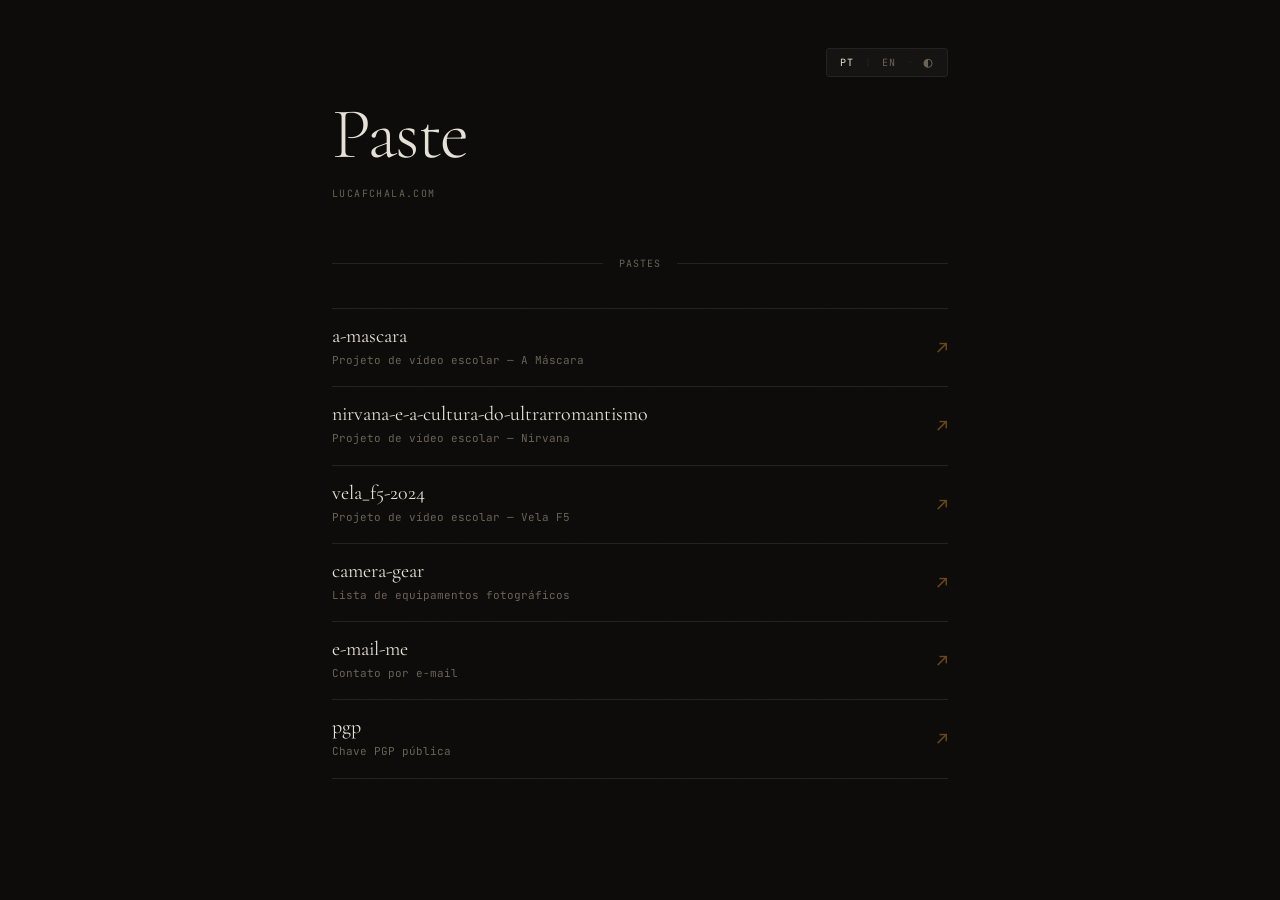
==== index.html @ 43a7c8c5 "Add files via upload" ====
<!DOCTYPE html>
<html lang="pt-BR" data-theme="dark" data-lang="pt">

<head>
    <meta charset="UTF-8">
    <meta name="viewport" content="width=device-width, initial-scale=1.0">
    <title>Paste — lucafchala</title>
    <meta name="description" content="Pastes e snippets — lucafchala.com">
    <meta name="theme-color" content="#0d0c0a">
    <link rel="icon" type="image/svg+xml" href="icon.svg">
    <link rel="preconnect" href="https://fonts.googleapis.com">
    <link rel="preconnect" href="https://fonts.gstatic.com" crossorigin>
    <link href="https://fonts.googleapis.com/css2?family=Cormorant+Garamond:ital,wght@0,300;0,400;0,600;1,300;1,400;1,600&family=JetBrains+Mono:wght@300;400;500&display=swap" rel="stylesheet">
    <script>(function(){document.documentElement.dataset.theme=localStorage.getItem('theme')||'dark'})();</script>

    <style>
        *, *::before, *::after { box-sizing: border-box; margin: 0; padding: 0; }

        :root {
            --bg:         #0d0c0a;
            --border:     #252220;
            --text:       #e6e1d6;
            --muted:      #6a6358;
            --accent:     #c08030;
            --accent-dim: #6a4818;
            --ctrl-bg:    #161412;
        }
        [data-theme="light"] {
            --bg:         #f4efe6;
            --border:     #d8d1c4;
            --text:       #1c1a17;
            --muted:      #9a8f80;
            --accent:     #a06820;
            --accent-dim: #c89050;
            --ctrl-bg:    #ede8df;
        }

        html {
            background: var(--bg); color: var(--text);
            font-family: 'JetBrains Mono', monospace;
            font-size: 14px; line-height: 1.75;
            -webkit-font-smoothing: antialiased;
            transition: background 0.25s, color 0.25s;
        }
        body {
            min-height: 100vh; max-width: 680px;
            margin: 0 auto; padding: 48px 32px 72px;
        }
        body::after {
            content: ''; position: fixed; inset: 0;
            pointer-events: none; z-index: 9999;
            background-image: url("data:image/svg+xml,%3Csvg xmlns='http://www.w3.org/2000/svg' width='300' height='300'%3E%3Cfilter id='n'%3E%3CfeTurbulence type='fractalNoise' baseFrequency='0.75' numOctaves='4' stitchTiles='stitch'/%3E%3C/filter%3E%3Crect width='300' height='300' filter='url(%23n)' opacity='0.035'/%3E%3C/svg%3E");
            opacity: 0.28;
        }

        .controls { display: flex; justify-content: flex-end; margin-bottom: 24px; }
        .controls-inner {
            display: flex; align-items: center; gap: 4px;
            background: var(--ctrl-bg); border: 1px solid var(--border);
            border-radius: 3px; padding: 4px 6px;
            transition: background 0.25s, border-color 0.25s;
        }
        .ctrl-btn {
            background: none; border: none; color: var(--muted);
            font-family: 'JetBrains Mono', monospace; font-size: 10px;
            font-weight: 400; letter-spacing: 0.09em; text-transform: uppercase;
            padding: 4px 7px; cursor: pointer; transition: color 0.15s;
            border-radius: 2px; line-height: 1;
        }
        .ctrl-btn:hover { color: var(--accent); }
        .ctrl-btn.active { color: var(--text); }
        #btn-theme { font-size: 15px; padding: 2px 7px; }
        .ctrl-sep { color: var(--border); font-size: 10px; user-select: none; line-height: 1; }

        header { margin-bottom: 52px; animation: rise 0.9s cubic-bezier(0.16,1,0.3,1) both; }
        .name {
            font-family: 'Cormorant Garamond', serif;
            font-size: clamp(48px, 10vw, 72px);
            font-weight: 300; line-height: 0.92;
            letter-spacing: -0.025em; margin-bottom: 18px;
        }
        .name em { font-style: italic; color: var(--accent); }
        .micro { color: var(--muted); font-size: 10px; letter-spacing: 0.14em; text-transform: uppercase; }

        .rule {
            display: flex; align-items: center; gap: 16px;
            margin: 36px 0; color: var(--muted); font-size: 10px; letter-spacing: 0.1em;
        }
        .rule::before, .rule::after { content: ''; flex: 1; height: 1px; background: var(--border); }

        .paste-list {
            display: flex; flex-direction: column; gap: 0;
            animation: rise 0.9s cubic-bezier(0.16,1,0.3,1) 0.12s both;
        }
        .paste-item {
            display: flex; align-items: center; justify-content: space-between;
            gap: 16px; padding: 16px 0;
            border-bottom: 1px solid var(--border);
            text-decoration: none;
            transition: padding-left 0.15s;
        }
        .paste-item:first-child { border-top: 1px solid var(--border); }
        .paste-item:hover { padding-left: 6px; }

        .paste-body { display: flex; flex-direction: column; gap: 4px; min-width: 0; }
        .paste-slug {
            font-family: 'Cormorant Garamond', serif;
            font-size: 20px; font-weight: 400;
            color: var(--text); line-height: 1.1;
        }
        .paste-desc { font-size: 11px; color: var(--muted); }
        .paste-arrow { color: var(--accent-dim); font-size: 18px; flex-shrink: 0; transition: color 0.15s, transform 0.15s; }
        .paste-item:hover .paste-arrow { color: var(--accent); transform: translate(3px, -2px); }

        @keyframes rise {
            from { opacity: 0; transform: translateY(18px); }
            to   { opacity: 1; transform: translateY(0); }
        }

        @media (max-width: 540px) { body { padding: 32px 22px 52px; } }
    </style>
</head>

<body>

    <div class="controls">
        <div class="controls-inner">
            <button class="ctrl-btn active" id="btn-pt" onclick="setLang('pt')">PT</button>
            <span class="ctrl-sep">|</span>
            <button class="ctrl-btn" id="btn-en" onclick="setLang('en')">EN</button>
            <span class="ctrl-sep">·</span>
            <button class="ctrl-btn" id="btn-theme" onclick="toggleTheme()" title="Toggle theme">◐</button>
        </div>
    </div>

    <header>
        <h1 class="name" id="h1-title">Paste</h1>
        <p class="micro" id="micro-sub">lucafchala.com</p>
    </header>

    <div class="rule" id="rule-text">PASTES</div>

    <nav class="paste-list" id="paste-list"></nav>

    <script>
        let lang = localStorage.getItem('lang') || 'pt';
        let allPastes = [];

        function esc(s) { return String(s).replace(/&/g,'&amp;').replace(/</g,'&lt;').replace(/>/g,'&gt;'); }

        function renderList() {
            const list = document.getElementById('paste-list');
            if (!allPastes.length) {
                list.innerHTML = '<p style="color:var(--muted);font-size:12px;padding:16px 0">carregando…</p>';
                return;
            }
            list.innerHTML = allPastes.map(p => {
                const desc = (lang === 'en' && p.description_en) ? p.description_en : (p.description || '');
                return `<a href="/${esc(p.slug)}" class="paste-item">
                    <div class="paste-body">
                        <span class="paste-slug">${esc(p.slug)}</span>
                        ${desc ? `<span class="paste-desc">${esc(desc)}</span>` : ''}
                    </div>
                    <span class="paste-arrow">↗</span>
                </a>`;
            }).join('');
        }

        function applyLang(l) {
            lang = l;
            document.documentElement.lang = l === 'pt' ? 'pt-BR' : 'en';
            document.documentElement.dataset.lang = l;
            localStorage.setItem('lang', l);
            document.getElementById('btn-pt').classList.toggle('active', l === 'pt');
            document.getElementById('btn-en').classList.toggle('active', l === 'en');
            renderList();
        }

        function setLang(l) { applyLang(l); }
        function toggleTheme() {
            const next = document.documentElement.dataset.theme === 'dark' ? 'light' : 'dark';
            document.documentElement.dataset.theme = next;
            localStorage.setItem('theme', next);
        }

        applyLang(lang);

        fetch('/pastes.json')
            .then(r => { if (!r.ok) throw new Error(r.status); return r.json(); })
            .then(data => {
                allPastes = data.pastes || [];
                renderList();
            })
            .catch(() => {
                document.getElementById('paste-list').innerHTML =
                    '<p style="color:var(--muted);font-size:12px;padding:16px 0">Erro ao carregar pastes.</p>';
            });

        if ('serviceWorker' in navigator) {
            window.addEventListener('load', () => navigator.serviceWorker.register('sw.js').catch(()=>{}));
        }
    </script>

</body>
</html>
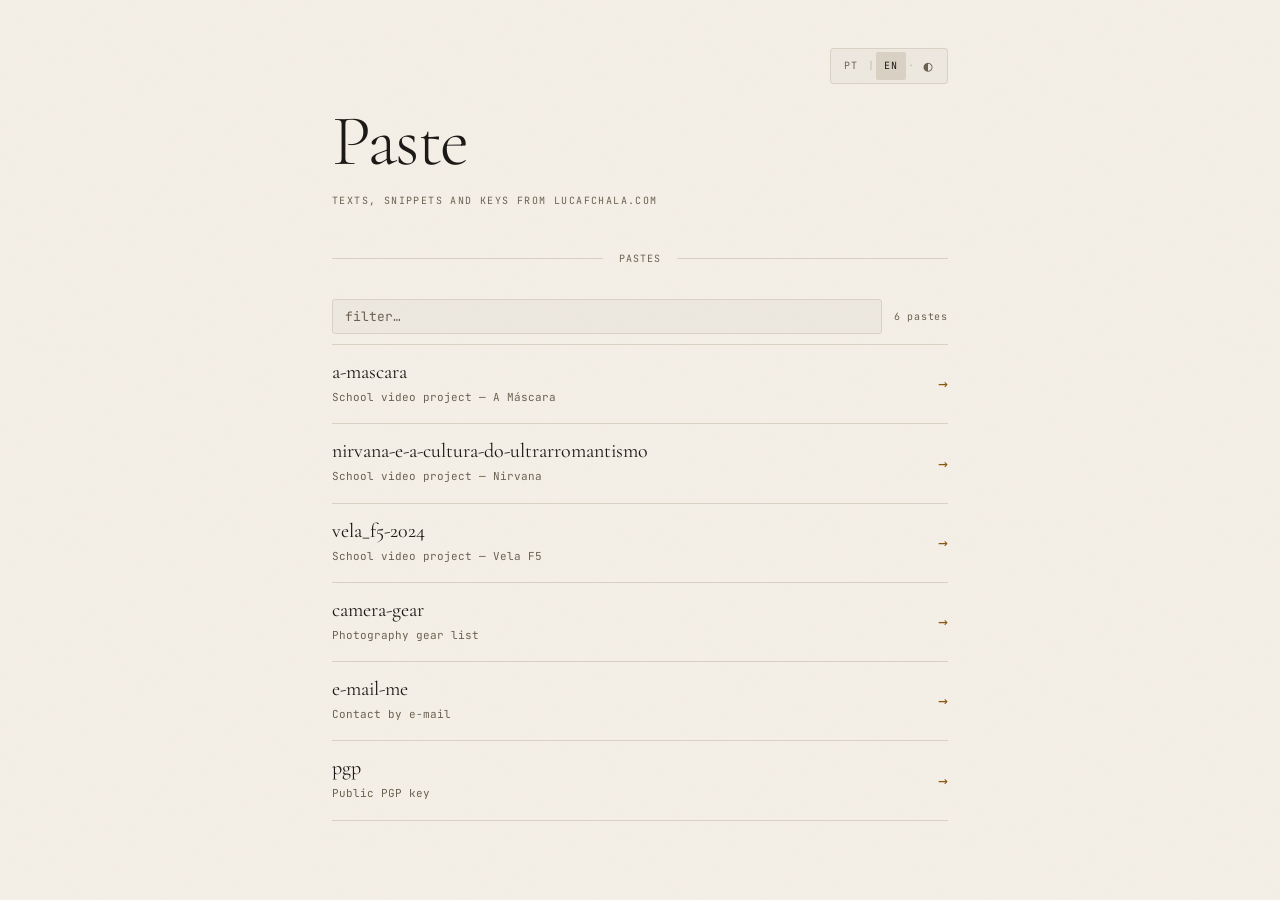
==== commit e4f42a2d: "Fix the truncated PGP page; paste pages become generated shells - /pgp/ served a truncated key (base" ====
--- a/index.html
+++ b/index.html
@@ -1,205 +1,56 @@
 <!DOCTYPE html>
-<html lang="pt-BR" data-theme="dark" data-lang="pt">
+<html lang="pt-BR" data-theme="dark">
 
 <head>
     <meta charset="UTF-8">
     <meta name="viewport" content="width=device-width, initial-scale=1.0">
-    <title>Paste — lucafchala</title>
-    <meta name="description" content="Pastes e snippets — lucafchala.com">
+    <title>Paste — lucafchala.com</title>
+    <meta name="description" content="Textos, snippets e chaves públicas de Luca F. Chala.">
     <meta name="theme-color" content="#0d0c0a">
-    <link rel="icon" type="image/svg+xml" href="icon.svg">
-    <link rel="preconnect" href="https://fonts.googleapis.com">
-    <link rel="preconnect" href="https://fonts.gstatic.com" crossorigin>
-    <link href="https://fonts.googleapis.com/css2?family=Cormorant+Garamond:ital,wght@0,300;0,400;0,600;1,300;1,400;1,600&family=JetBrains+Mono:wght@300;400;500&display=swap" rel="stylesheet">
-    <script>(function(){document.documentElement.dataset.theme=localStorage.getItem('theme')||'dark'})();</script>
-
-    <style>
-        *, *::before, *::after { box-sizing: border-box; margin: 0; padding: 0; }
-
-        :root {
-            --bg:         #0d0c0a;
-            --border:     #252220;
-            --text:       #e6e1d6;
-            --muted:      #6a6358;
-            --accent:     #c08030;
-            --accent-dim: #6a4818;
-            --ctrl-bg:    #161412;
-        }
-        [data-theme="light"] {
-            --bg:         #f4efe6;
-            --border:     #d8d1c4;
-            --text:       #1c1a17;
-            --muted:      #9a8f80;
-            --accent:     #a06820;
-            --accent-dim: #c89050;
-            --ctrl-bg:    #ede8df;
-        }
-
-        html {
-            background: var(--bg); color: var(--text);
-            font-family: 'JetBrains Mono', monospace;
-            font-size: 14px; line-height: 1.75;
-            -webkit-font-smoothing: antialiased;
-            transition: background 0.25s, color 0.25s;
-        }
-        body {
-            min-height: 100vh; max-width: 680px;
-            margin: 0 auto; padding: 48px 32px 72px;
-        }
-        body::after {
-            content: ''; position: fixed; inset: 0;
-            pointer-events: none; z-index: 9999;
-            background-image: url("data:image/svg+xml,%3Csvg xmlns='http://www.w3.org/2000/svg' width='300' height='300'%3E%3Cfilter id='n'%3E%3CfeTurbulence type='fractalNoise' baseFrequency='0.75' numOctaves='4' stitchTiles='stitch'/%3E%3C/filter%3E%3Crect width='300' height='300' filter='url(%23n)' opacity='0.035'/%3E%3C/svg%3E");
-            opacity: 0.28;
-        }
-
-        .controls { display: flex; justify-content: flex-end; margin-bottom: 24px; }
-        .controls-inner {
-            display: flex; align-items: center; gap: 4px;
-            background: var(--ctrl-bg); border: 1px solid var(--border);
-            border-radius: 3px; padding: 4px 6px;
-            transition: background 0.25s, border-color 0.25s;
-        }
-        .ctrl-btn {
-            background: none; border: none; color: var(--muted);
-            font-family: 'JetBrains Mono', monospace; font-size: 10px;
-            font-weight: 400; letter-spacing: 0.09em; text-transform: uppercase;
-            padding: 4px 7px; cursor: pointer; transition: color 0.15s;
-            border-radius: 2px; line-height: 1;
-        }
-        .ctrl-btn:hover { color: var(--accent); }
-        .ctrl-btn.active { color: var(--text); }
-        #btn-theme { font-size: 15px; padding: 2px 7px; }
-        .ctrl-sep { color: var(--border); font-size: 10px; user-select: none; line-height: 1; }
-
-        header { margin-bottom: 52px; animation: rise 0.9s cubic-bezier(0.16,1,0.3,1) both; }
-        .name {
-            font-family: 'Cormorant Garamond', serif;
-            font-size: clamp(48px, 10vw, 72px);
-            font-weight: 300; line-height: 0.92;
-            letter-spacing: -0.025em; margin-bottom: 18px;
-        }
-        .name em { font-style: italic; color: var(--accent); }
-        .micro { color: var(--muted); font-size: 10px; letter-spacing: 0.14em; text-transform: uppercase; }
-
-        .rule {
-            display: flex; align-items: center; gap: 16px;
-            margin: 36px 0; color: var(--muted); font-size: 10px; letter-spacing: 0.1em;
-        }
-        .rule::before, .rule::after { content: ''; flex: 1; height: 1px; background: var(--border); }
-
-        .paste-list {
-            display: flex; flex-direction: column; gap: 0;
-            animation: rise 0.9s cubic-bezier(0.16,1,0.3,1) 0.12s both;
-        }
-        .paste-item {
-            display: flex; align-items: center; justify-content: space-between;
-            gap: 16px; padding: 16px 0;
-            border-bottom: 1px solid var(--border);
-            text-decoration: none;
-            transition: padding-left 0.15s;
-        }
-        .paste-item:first-child { border-top: 1px solid var(--border); }
-        .paste-item:hover { padding-left: 6px; }
-
-        .paste-body { display: flex; flex-direction: column; gap: 4px; min-width: 0; }
-        .paste-slug {
-            font-family: 'Cormorant Garamond', serif;
-            font-size: 20px; font-weight: 400;
-            color: var(--text); line-height: 1.1;
-        }
-        .paste-desc { font-size: 11px; color: var(--muted); }
-        .paste-arrow { color: var(--accent-dim); font-size: 18px; flex-shrink: 0; transition: color 0.15s, transform 0.15s; }
-        .paste-item:hover .paste-arrow { color: var(--accent); transform: translate(3px, -2px); }
-
-        @keyframes rise {
-            from { opacity: 0; transform: translateY(18px); }
-            to   { opacity: 1; transform: translateY(0); }
-        }
-
-        @media (max-width: 540px) { body { padding: 32px 22px 52px; } }
-    </style>
+    <link rel="canonical" href="https://paste.lucafchala.com/">
+    <meta property="og:type" content="website">
+    <meta property="og:site_name" content="paste.lucafchala.com">
+    <meta property="og:title" content="Paste — lucafchala.com">
+    <meta property="og:description" content="Textos, snippets e chaves públicas de Luca F. Chala.">
+    <meta property="og:url" content="https://paste.lucafchala.com/">
+    <meta name="twitter:card" content="summary">
+    <link rel="icon" type="image/svg+xml" href="/icon.svg">
+    <link rel="sitemap" type="application/xml" href="/sitemap.xml">
+    <link rel="preload" href="/fonts/cormorant-garamond-latin.woff2" as="font" type="font/woff2" crossorigin>
+    <link rel="stylesheet" href="/paste.css">
+    <script data-cfasync="false" src="/theme.js"></script>
+    <script data-cfasync="false" src="/list.js" defer></script>
 </head>
 
 <body>
+    <a class="skip" href="#main" data-i18n="skip">Pular para o conteúdo</a>
 
     <div class="controls">
-        <div class="controls-inner">
-            <button class="ctrl-btn active" id="btn-pt" onclick="setLang('pt')">PT</button>
-            <span class="ctrl-sep">|</span>
-            <button class="ctrl-btn" id="btn-en" onclick="setLang('en')">EN</button>
-            <span class="ctrl-sep">·</span>
-            <button class="ctrl-btn" id="btn-theme" onclick="toggleTheme()" title="Toggle theme">◐</button>
+        <div class="controls-inner" role="group" data-i18n-attr="aria-label:prefs" aria-label="Preferências">
+            <button class="ctrl-btn" type="button" data-lang-btn="pt" aria-pressed="true">PT</button>
+            <span class="ctrl-sep" aria-hidden="true">|</span>
+            <button class="ctrl-btn" type="button" data-lang-btn="en" aria-pressed="false">EN</button>
+            <span class="ctrl-sep" aria-hidden="true">·</span>
+            <button class="ctrl-btn theme" type="button" id="btn-theme" data-i18n-attr="aria-label:theme" aria-label="Alternar tema">◐</button>
         </div>
     </div>
 
     <header>
-        <h1 class="name" id="h1-title">Paste</h1>
-        <p class="micro" id="micro-sub">lucafchala.com</p>
+        <h1 class="name">Paste</h1>
+        <p class="micro" data-i18n="tagline">textos, snippets e chaves de lucafchala.com</p>
     </header>
 
-    <div class="rule" id="rule-text">PASTES</div>
+    <div class="rule" data-i18n="rule">PASTES</div>
 
-    <nav class="paste-list" id="paste-list"></nav>
+    <main id="main">
+        <div class="tools">
+            <label class="sr-only" for="q" data-i18n="filter_label">Filtrar pastes</label>
+            <input type="search" id="q" class="search" data-i18n-attr="placeholder:filter_ph" placeholder="filtrar…" autocomplete="off" spellcheck="false">
+            <span class="count" id="count" aria-live="polite"></span>
+        </div>
+        <ul class="paste-list" id="paste-list"></ul>
+        <noscript><p class="empty">A lista precisa de JavaScript — os dados estão em <a href="/pastes.json">/pastes.json</a>.</p></noscript>
+    </main>
+</body>
 
-    <script>
-        let lang = localStorage.getItem('lang') || 'pt';
-        let allPastes = [];
-
-        function esc(s) { return String(s).replace(/&/g,'&amp;').replace(/</g,'&lt;').replace(/>/g,'&gt;'); }
-
-        function renderList() {
-            const list = document.getElementById('paste-list');
-            if (!allPastes.length) {
-                list.innerHTML = '<p style="color:var(--muted);font-size:12px;padding:16px 0">carregando…</p>';
-                return;
-            }
-            list.innerHTML = allPastes.map(p => {
-                const desc = (lang === 'en' && p.description_en) ? p.description_en : (p.description || '');
-                return `<a href="/${esc(p.slug)}" class="paste-item">
-                    <div class="paste-body">
-                        <span class="paste-slug">${esc(p.slug)}</span>
-                        ${desc ? `<span class="paste-desc">${esc(desc)}</span>` : ''}
-                    </div>
-                    <span class="paste-arrow">↗</span>
-                </a>`;
-            }).join('');
-        }
-
-        function applyLang(l) {
-            lang = l;
-            document.documentElement.lang = l === 'pt' ? 'pt-BR' : 'en';
-            document.documentElement.dataset.lang = l;
-            localStorage.setItem('lang', l);
-            document.getElementById('btn-pt').classList.toggle('active', l === 'pt');
-            document.getElementById('btn-en').classList.toggle('active', l === 'en');
-            renderList();
-        }
-
-        function setLang(l) { applyLang(l); }
-        function toggleTheme() {
-            const next = document.documentElement.dataset.theme === 'dark' ? 'light' : 'dark';
-            document.documentElement.dataset.theme = next;
-            localStorage.setItem('theme', next);
-        }
-
-        applyLang(lang);
-
-        fetch('/pastes.json')
-            .then(r => { if (!r.ok) throw new Error(r.status); return r.json(); })
-            .then(data => {
-                allPastes = data.pastes || [];
-                renderList();
-            })
-            .catch(() => {
-                document.getElementById('paste-list').innerHTML =
-                    '<p style="color:var(--muted);font-size:12px;padding:16px 0">Erro ao carregar pastes.</p>';
-            });
-
-        if ('serviceWorker' in navigator) {
-            window.addEventListener('load', () => navigator.serviceWorker.register('sw.js').catch(()=>{}));
-        }
-    </script>
-
-</body>
 </html>
--- a/paste.css
+++ b/paste.css
@@ -0,0 +1,93 @@
+/* paste.lucafchala.com — shared styles for the index, every paste page and the
+   hand-built pages. Tokens match the ecosystem (see lucafchala.com/style.css). */
+
+@font-face { font-family: 'Cormorant Garamond'; font-style: normal; font-weight: 300 700; font-display: swap; src: url('/fonts/cormorant-garamond-latin.woff2') format('woff2'); }
+@font-face { font-family: 'Cormorant Garamond'; font-style: italic; font-weight: 300 700; font-display: swap; src: url('/fonts/cormorant-garamond-italic-latin.woff2') format('woff2'); }
+@font-face { font-family: 'JetBrains Mono'; font-style: normal; font-weight: 300 500; font-display: swap; src: url('/fonts/jetbrains-mono-latin.woff2') format('woff2'); }
+
+*, *::before, *::after { box-sizing: border-box; margin: 0; padding: 0; }
+
+:root {
+    --bg: #0d0c0a; --ctrl-bg: #161412; --border: #252220; --border-strong: #3a342d;
+    --text: #e6e1d6; --muted: #948a7c; --accent: #c08030; --accent-dim: #6a4818;
+    --mono: 'JetBrains Mono', ui-monospace, 'SF Mono', Menlo, Consolas, monospace;
+    --serif: 'Cormorant Garamond', 'Iowan Old Style', Palatino, Georgia, serif;
+    color-scheme: dark;
+}
+[data-theme="light"] {
+    --bg: #f4efe6; --ctrl-bg: #ede8df; --border: #d8d1c4; --border-strong: #c4b9a6;
+    --text: #1c1a17; --muted: #6b6152; --accent: #8a5712; --accent-dim: #c89050;
+    color-scheme: light;
+}
+
+html { background: var(--bg); color: var(--text); font-family: var(--mono); font-size: 14px; line-height: 1.75; -webkit-font-smoothing: antialiased; -webkit-text-size-adjust: 100%; transition: background 0.25s, color 0.25s; }
+body { min-height: 100vh; max-width: 680px; margin: 0 auto; padding: 48px 32px 72px; }
+body::after { content: ''; position: fixed; inset: 0; pointer-events: none; z-index: 9998; background-image: url("data:image/svg+xml,%3Csvg xmlns='http://www.w3.org/2000/svg' width='300' height='300'%3E%3Cfilter id='n'%3E%3CfeTurbulence type='fractalNoise' baseFrequency='0.75' numOctaves='4' stitchTiles='stitch'/%3E%3C/filter%3E%3Crect width='300' height='300' filter='url(%23n)' opacity='0.035'/%3E%3C/svg%3E"); opacity: 0.28; }
+::selection { background: var(--accent); color: var(--bg); }
+:focus-visible { outline: 2px solid var(--accent); outline-offset: 2px; border-radius: 2px; }
+[hidden] { display: none !important; }
+.sr-only { position: absolute; width: 1px; height: 1px; padding: 0; margin: -1px; overflow: hidden; clip: rect(0 0 0 0); white-space: nowrap; border: 0; }
+.skip { position: absolute; left: 12px; top: -60px; z-index: 10000; background: var(--accent); color: var(--bg); padding: 8px 14px; border-radius: 3px; font-size: 12px; text-decoration: none; }
+.skip:focus { top: 12px; }
+
+/* ── Controls ── */
+.controls { display: flex; justify-content: space-between; align-items: center; gap: 12px; margin-bottom: 24px; }
+.controls:has(> .controls-inner:only-child) { justify-content: flex-end; }
+.back { color: var(--muted); font-size: 10px; letter-spacing: 0.1em; text-transform: uppercase; text-decoration: none; padding: 6px 0; transition: color 0.15s; }
+.back:hover { color: var(--accent); }
+.controls-inner { display: flex; align-items: center; gap: 2px; background: var(--ctrl-bg); border: 1px solid var(--border); border-radius: 3px; padding: 3px 5px; }
+.ctrl-btn { background: none; border: none; color: var(--muted); font-family: var(--mono); font-size: 10px; letter-spacing: 0.09em; text-transform: uppercase; padding: 7px 8px; min-height: 28px; cursor: pointer; transition: color 0.15s, background 0.15s; border-radius: 2px; line-height: 1; display: inline-flex; align-items: center; }
+.ctrl-btn:hover { color: var(--accent); }
+.ctrl-btn[aria-pressed="true"] { color: var(--text); background: var(--border); }
+.ctrl-btn.theme, #btn-theme { font-size: 15px; padding: 4px 8px; }
+.ctrl-sep { color: var(--border-strong); font-size: 10px; user-select: none; line-height: 1; }
+
+/* ── Headings ── */
+header { margin-bottom: 40px; animation: rise 0.9s cubic-bezier(0.16, 1, 0.3, 1) both; }
+.name { font-family: var(--serif); font-size: clamp(48px, 10vw, 72px); font-weight: 300; line-height: 0.92; letter-spacing: -0.025em; margin-bottom: 18px; }
+.name em { font-style: italic; color: var(--accent); }
+.slug { font-family: var(--serif); font-size: clamp(30px, 7vw, 52px); font-weight: 300; line-height: 1.02; letter-spacing: -0.02em; margin-bottom: 12px; color: var(--accent); overflow-wrap: anywhere; }
+.micro { color: var(--muted); font-size: 10px; letter-spacing: 0.14em; text-transform: uppercase; }
+.rule { display: flex; align-items: center; gap: 16px; margin: 32px 0; color: var(--muted); font-size: 10px; letter-spacing: 0.1em; text-transform: uppercase; }
+.rule::before, .rule::after { content: ''; flex: 1; height: 1px; background: var(--border); }
+
+/* ── Paste page ── */
+.content { animation: rise 0.9s cubic-bezier(0.16, 1, 0.3, 1) 0.1s both; }
+.paste-pre { font-family: var(--mono); font-size: 13px; line-height: 1.85; color: var(--text); white-space: pre-wrap; word-break: break-word; tab-size: 4; }
+.paste-pre.nowrap { white-space: pre; word-break: normal; overflow-x: auto; padding-bottom: 8px; }
+.paste-pre a, .paste-link { color: var(--accent); text-decoration: underline; text-decoration-color: var(--accent-dim); text-underline-offset: 3px; }
+.paste-pre a:hover { text-decoration-color: var(--accent); }
+.paste-actions { display: flex; flex-wrap: wrap; gap: 8px; margin: 0 0 22px; }
+.act-btn { display: inline-flex; align-items: center; gap: 6px; background: none; border: 1px solid var(--border-strong); border-radius: 3px; color: var(--muted); font-family: var(--mono); font-size: 10px; letter-spacing: 0.09em; text-transform: uppercase; padding: 7px 12px; min-height: 30px; cursor: pointer; text-decoration: none; transition: color 0.15s, border-color 0.15s; }
+.act-btn:hover { color: var(--text); border-color: var(--accent-dim); }
+.act-btn.ok { color: var(--accent); border-color: var(--accent-dim); }
+.meta { margin-bottom: 20px; }
+.meta-row { display: flex; gap: 12px; padding: 7px 0; border-bottom: 1px solid var(--border); font-size: 12px; }
+.meta-row:last-child { border-bottom: none; }
+.meta-label { color: var(--muted); width: 100px; flex-shrink: 0; }
+.meta-val { color: var(--text); overflow-wrap: anywhere; font-variant-numeric: tabular-nums; }
+.meta-val a { color: var(--accent); }
+.note { font-size: 12px; color: var(--muted); margin-bottom: 18px; }
+.note a { color: var(--accent); }
+.not-found { font-size: 13px; color: var(--muted); }
+
+/* ── Index ── */
+.tools { display: flex; align-items: center; gap: 12px; margin-bottom: 10px; }
+.search { flex: 1; min-width: 0; background: var(--ctrl-bg); border: 1px solid var(--border); border-radius: 3px; color: var(--text); font-family: var(--mono); font-size: 13px; padding: 8px 12px; }
+.search::placeholder { color: var(--muted); }
+.search:focus { border-color: var(--accent-dim); }
+.count { font-size: 10px; color: var(--muted); letter-spacing: 0.08em; white-space: nowrap; }
+.paste-list { list-style: none; animation: rise 0.9s cubic-bezier(0.16, 1, 0.3, 1) 0.12s both; }
+.paste-item { display: flex; align-items: center; justify-content: space-between; gap: 16px; padding: 16px 0; border-bottom: 1px solid var(--border); text-decoration: none; transition: padding-left 0.15s; }
+.paste-list li:first-child .paste-item { border-top: 1px solid var(--border); }
+.paste-item:hover { padding-left: 6px; }
+.paste-body { display: flex; flex-direction: column; gap: 4px; min-width: 0; }
+.paste-slug { font-family: var(--serif); font-size: 20px; font-weight: 400; color: var(--text); line-height: 1.15; overflow-wrap: anywhere; }
+.paste-desc { font-size: 11px; color: var(--muted); }
+.paste-arrow { color: var(--accent); font-size: 16px; flex-shrink: 0; transition: transform 0.15s; }
+.paste-item:hover .paste-arrow { transform: translateX(3px); }
+.empty { color: var(--muted); font-size: 12px; padding: 16px 0; }
+
+@keyframes rise { from { opacity: 0; transform: translateY(18px); } to { opacity: 1; transform: translateY(0); } }
+@media (prefers-reduced-motion: reduce) { *, *::before, *::after { animation: none !important; transition: none !important; } }
+@media (max-width: 540px) { body { padding: 28px 18px 52px; } }
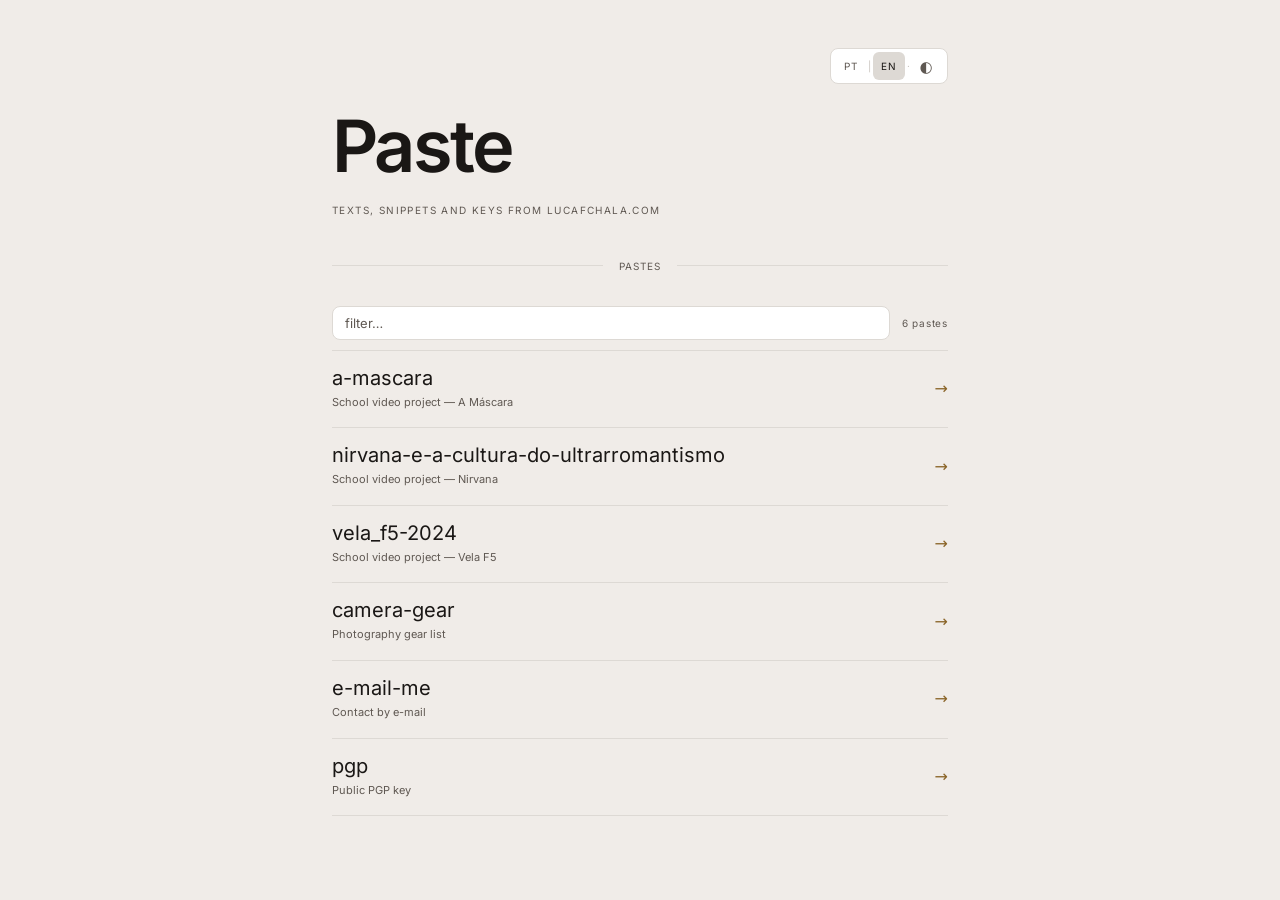
==== commit fc08026f: "Visual no estilo do fotos.lucafchala.com (Inter, superfícies escuras, dourado) Co-Authored-By: Claud" ====
--- a/index.html
+++ b/index.html
@@ -6,17 +6,18 @@
     <meta name="viewport" content="width=device-width, initial-scale=1.0">
     <title>Paste — lucafchala.com</title>
     <meta name="description" content="Textos, snippets e chaves públicas de Luca F. Chala.">
-    <meta name="theme-color" content="#0d0c0a">
+    <meta name="theme-color" content="#0a0a0a">
     <link rel="canonical" href="https://paste.lucafchala.com/">
     <meta property="og:type" content="website">
     <meta property="og:site_name" content="paste.lucafchala.com">
     <meta property="og:title" content="Paste — lucafchala.com">
     <meta property="og:description" content="Textos, snippets e chaves públicas de Luca F. Chala.">
     <meta property="og:url" content="https://paste.lucafchala.com/">
-    <meta name="twitter:card" content="summary">
+    <meta property="og:image" content="https://lucafchala.com/og.png">
+    <meta name="twitter:card" content="summary_large_image">
     <link rel="icon" type="image/svg+xml" href="/icon.svg">
     <link rel="sitemap" type="application/xml" href="/sitemap.xml">
-    <link rel="preload" href="/fonts/cormorant-garamond-latin.woff2" as="font" type="font/woff2" crossorigin>
+    <link rel="preload" href="/fonts/inter-latin-wght-normal.woff2" as="font" type="font/woff2" crossorigin>
     <link rel="stylesheet" href="/paste.css">
     <script data-cfasync="false" src="/theme.js"></script>
     <script data-cfasync="false" src="/list.js" defer></script>
@@ -25,7 +26,7 @@
 <body>
     <a class="skip" href="#main" data-i18n="skip">Pular para o conteúdo</a>
 
-    <div class="controls">
+    <nav class="controls" aria-label="paste.lucafchala.com">
         <div class="controls-inner" role="group" data-i18n-attr="aria-label:prefs" aria-label="Preferências">
             <button class="ctrl-btn" type="button" data-lang-btn="pt" aria-pressed="true">PT</button>
             <span class="ctrl-sep" aria-hidden="true">|</span>
@@ -33,14 +34,13 @@
             <span class="ctrl-sep" aria-hidden="true">·</span>
             <button class="ctrl-btn theme" type="button" id="btn-theme" data-i18n-attr="aria-label:theme" aria-label="Alternar tema">◐</button>
         </div>
-    </div>
+    </nav>
 
     <header>
         <h1 class="name">Paste</h1>
         <p class="micro" data-i18n="tagline">textos, snippets e chaves de lucafchala.com</p>
+        <div class="rule" data-i18n="rule">PASTES</div>
     </header>
-
-    <div class="rule" data-i18n="rule">PASTES</div>
 
     <main id="main">
         <div class="tools">
--- a/paste.css
+++ b/paste.css
@@ -1,33 +1,33 @@
 /* paste.lucafchala.com — shared styles for the index, every paste page and the
    hand-built pages. Tokens match the ecosystem (see lucafchala.com/style.css). */
 
-@font-face { font-family: 'Cormorant Garamond'; font-style: normal; font-weight: 300 700; font-display: swap; src: url('/fonts/cormorant-garamond-latin.woff2') format('woff2'); }
-@font-face { font-family: 'Cormorant Garamond'; font-style: italic; font-weight: 300 700; font-display: swap; src: url('/fonts/cormorant-garamond-italic-latin.woff2') format('woff2'); }
+@font-face { font-family: 'Inter'; font-style: normal; font-weight: 100 900; font-display: swap; src: url('/fonts/inter-latin-wght-normal.woff2') format('woff2'); unicode-range: U+0000-00FF, U+0131, U+0152-0153, U+02BB-02BC, U+02C6, U+02DA, U+02DC, U+0304, U+0308, U+0329, U+2000-206F, U+20AC, U+2122, U+2191, U+2193, U+2212, U+2215, U+FEFF, U+FFFD; }
+
 @font-face { font-family: 'JetBrains Mono'; font-style: normal; font-weight: 300 500; font-display: swap; src: url('/fonts/jetbrains-mono-latin.woff2') format('woff2'); }
 
 *, *::before, *::after { box-sizing: border-box; margin: 0; padding: 0; }
 
 :root {
-    --bg: #0d0c0a; --ctrl-bg: #161412; --border: #252220; --border-strong: #3a342d;
-    --text: #e6e1d6; --muted: #948a7c; --accent: #c08030; --accent-dim: #6a4818;
-    --mono: 'JetBrains Mono', ui-monospace, 'SF Mono', Menlo, Consolas, monospace;
-    --serif: 'Cormorant Garamond', 'Iowan Old Style', Palatino, Georgia, serif;
+    --bg: #0a0a0a; --ctrl-bg: #111111; --border: #1c1c1c; --border-strong: #2e2e2e;
+    --text: #f0ebe5; --muted: #9a948c; --accent: #c0a060; --accent-dim: #6b5a35;
+    --mono: 'Inter', system-ui, -apple-system, 'Segoe UI', Roboto, sans-serif;
+    --code: 'JetBrains Mono', ui-monospace, 'SF Mono', Menlo, Consolas, monospace;
+    --serif: 'Inter', system-ui, -apple-system, 'Segoe UI', Roboto, sans-serif;
     color-scheme: dark;
 }
 [data-theme="light"] {
-    --bg: #f4efe6; --ctrl-bg: #ede8df; --border: #d8d1c4; --border-strong: #c4b9a6;
-    --text: #1c1a17; --muted: #6b6152; --accent: #8a5712; --accent-dim: #c89050;
+    --bg: #f0ece8; --ctrl-bg: #ffffff; --border: #ddd9d4; --border-strong: #c9c4be;
+    --text: #1a1715; --muted: #5f5852; --accent: #8a6428; --accent-dim: #c7a56d;
     color-scheme: light;
 }
 
-html { background: var(--bg); color: var(--text); font-family: var(--mono); font-size: 14px; line-height: 1.75; -webkit-font-smoothing: antialiased; -webkit-text-size-adjust: 100%; transition: background 0.25s, color 0.25s; }
+html { background: var(--bg); color: var(--text); font-family: var(--mono); font-size: 15px; line-height: 1.6; -webkit-font-smoothing: antialiased; -webkit-text-size-adjust: 100%; transition: background 0.25s, color 0.25s; }
 body { min-height: 100vh; max-width: 680px; margin: 0 auto; padding: 48px 32px 72px; }
-body::after { content: ''; position: fixed; inset: 0; pointer-events: none; z-index: 9998; background-image: url("data:image/svg+xml,%3Csvg xmlns='http://www.w3.org/2000/svg' width='300' height='300'%3E%3Cfilter id='n'%3E%3CfeTurbulence type='fractalNoise' baseFrequency='0.75' numOctaves='4' stitchTiles='stitch'/%3E%3C/filter%3E%3Crect width='300' height='300' filter='url(%23n)' opacity='0.035'/%3E%3C/svg%3E"); opacity: 0.28; }
 ::selection { background: var(--accent); color: var(--bg); }
-:focus-visible { outline: 2px solid var(--accent); outline-offset: 2px; border-radius: 2px; }
+:focus-visible { outline: 2px solid var(--accent); outline-offset: 2px; border-radius: 6px; }
 [hidden] { display: none !important; }
 .sr-only { position: absolute; width: 1px; height: 1px; padding: 0; margin: -1px; overflow: hidden; clip: rect(0 0 0 0); white-space: nowrap; border: 0; }
-.skip { position: absolute; left: 12px; top: -60px; z-index: 10000; background: var(--accent); color: var(--bg); padding: 8px 14px; border-radius: 3px; font-size: 12px; text-decoration: none; }
+.skip { position: absolute; left: 12px; top: -60px; z-index: 10000; background: var(--accent); color: var(--bg); padding: 8px 14px; border-radius: 8px; font-size: 12px; text-decoration: none; }
 .skip:focus { top: 12px; }
 
 /* ── Controls ── */
@@ -35,8 +35,8 @@
 .controls:has(> .controls-inner:only-child) { justify-content: flex-end; }
 .back { color: var(--muted); font-size: 10px; letter-spacing: 0.1em; text-transform: uppercase; text-decoration: none; padding: 6px 0; transition: color 0.15s; }
 .back:hover { color: var(--accent); }
-.controls-inner { display: flex; align-items: center; gap: 2px; background: var(--ctrl-bg); border: 1px solid var(--border); border-radius: 3px; padding: 3px 5px; }
-.ctrl-btn { background: none; border: none; color: var(--muted); font-family: var(--mono); font-size: 10px; letter-spacing: 0.09em; text-transform: uppercase; padding: 7px 8px; min-height: 28px; cursor: pointer; transition: color 0.15s, background 0.15s; border-radius: 2px; line-height: 1; display: inline-flex; align-items: center; }
+.controls-inner { display: flex; align-items: center; gap: 2px; background: var(--ctrl-bg); border: 1px solid var(--border); border-radius: 8px; padding: 3px 5px; }
+.ctrl-btn { background: none; border: none; color: var(--muted); font-family: var(--mono); font-size: 10px; letter-spacing: 0.09em; text-transform: uppercase; padding: 7px 8px; min-height: 28px; cursor: pointer; transition: color 0.15s, background 0.15s; border-radius: 6px; line-height: 1; display: inline-flex; align-items: center; }
 .ctrl-btn:hover { color: var(--accent); }
 .ctrl-btn[aria-pressed="true"] { color: var(--text); background: var(--border); }
 .ctrl-btn.theme, #btn-theme { font-size: 15px; padding: 4px 8px; }
@@ -44,21 +44,25 @@
 
 /* ── Headings ── */
 header { margin-bottom: 40px; animation: rise 0.9s cubic-bezier(0.16, 1, 0.3, 1) both; }
-.name { font-family: var(--serif); font-size: clamp(48px, 10vw, 72px); font-weight: 300; line-height: 0.92; letter-spacing: -0.025em; margin-bottom: 18px; }
-.name em { font-style: italic; color: var(--accent); }
-.slug { font-family: var(--serif); font-size: clamp(30px, 7vw, 52px); font-weight: 300; line-height: 1.02; letter-spacing: -0.02em; margin-bottom: 12px; color: var(--accent); overflow-wrap: anywhere; }
+.name { font-family: var(--serif); font-size: clamp(48px, 10vw, 72px); font-weight: 600; line-height: 1.05; letter-spacing: -0.035em; margin-bottom: 18px; }
+.name em { font-style: normal; color: var(--accent); }
+.slug { font-family: var(--serif); font-size: clamp(30px, 7vw, 52px); font-weight: 600; line-height: 1.02; letter-spacing: -0.035em; margin-bottom: 12px; color: var(--accent); overflow-wrap: anywhere; }
 .micro { color: var(--muted); font-size: 10px; letter-spacing: 0.14em; text-transform: uppercase; }
 .rule { display: flex; align-items: center; gap: 16px; margin: 32px 0; color: var(--muted); font-size: 10px; letter-spacing: 0.1em; text-transform: uppercase; }
 .rule::before, .rule::after { content: ''; flex: 1; height: 1px; background: var(--border); }
+/* Shells keep the rule inside <header> (every piece of content in a landmark);
+   these keep the spacing it had as a sibling: 40px above, 32px below. */
+header:has(> .rule) { margin-bottom: 0; }
+header > .rule { margin: 40px 0 32px; }
 
 /* ── Paste page ── */
 .content { animation: rise 0.9s cubic-bezier(0.16, 1, 0.3, 1) 0.1s both; }
-.paste-pre { font-family: var(--mono); font-size: 13px; line-height: 1.85; color: var(--text); white-space: pre-wrap; word-break: break-word; tab-size: 4; }
+.paste-pre { font-family: var(--code); font-size: 13px; line-height: 1.85; color: var(--text); white-space: pre-wrap; word-break: break-word; tab-size: 4; }
 .paste-pre.nowrap { white-space: pre; word-break: normal; overflow-x: auto; padding-bottom: 8px; }
 .paste-pre a, .paste-link { color: var(--accent); text-decoration: underline; text-decoration-color: var(--accent-dim); text-underline-offset: 3px; }
 .paste-pre a:hover { text-decoration-color: var(--accent); }
 .paste-actions { display: flex; flex-wrap: wrap; gap: 8px; margin: 0 0 22px; }
-.act-btn { display: inline-flex; align-items: center; gap: 6px; background: none; border: 1px solid var(--border-strong); border-radius: 3px; color: var(--muted); font-family: var(--mono); font-size: 10px; letter-spacing: 0.09em; text-transform: uppercase; padding: 7px 12px; min-height: 30px; cursor: pointer; text-decoration: none; transition: color 0.15s, border-color 0.15s; }
+.act-btn { display: inline-flex; align-items: center; gap: 6px; background: none; border: 1px solid var(--border-strong); border-radius: 8px; color: var(--muted); font-family: var(--mono); font-size: 10px; letter-spacing: 0.09em; text-transform: uppercase; padding: 7px 12px; min-height: 30px; cursor: pointer; text-decoration: none; transition: color 0.15s, border-color 0.15s; }
 .act-btn:hover { color: var(--text); border-color: var(--accent-dim); }
 .act-btn.ok { color: var(--accent); border-color: var(--accent-dim); }
 .meta { margin-bottom: 20px; }
@@ -73,7 +77,7 @@
 
 /* ── Index ── */
 .tools { display: flex; align-items: center; gap: 12px; margin-bottom: 10px; }
-.search { flex: 1; min-width: 0; background: var(--ctrl-bg); border: 1px solid var(--border); border-radius: 3px; color: var(--text); font-family: var(--mono); font-size: 13px; padding: 8px 12px; }
+.search { flex: 1; min-width: 0; background: var(--ctrl-bg); border: 1px solid var(--border); border-radius: 8px; color: var(--text); font-family: var(--mono); font-size: 13px; padding: 8px 12px; }
 .search::placeholder { color: var(--muted); }
 .search:focus { border-color: var(--accent-dim); }
 .count { font-size: 10px; color: var(--muted); letter-spacing: 0.08em; white-space: nowrap; }
@@ -91,3 +95,16 @@
 @keyframes rise { from { opacity: 0; transform: translateY(18px); } to { opacity: 1; transform: translateY(0); } }
 @media (prefers-reduced-motion: reduce) { *, *::before, *::after { animation: none !important; transition: none !important; } }
 @media (max-width: 540px) { body { padding: 28px 18px 52px; } }
+
+/* type "links" (paste.js renderLinks) */
+.links-view { margin-top: 20px; }
+.links-view .notice { border-left: 3px solid var(--accent); padding: 12px 18px; background: var(--ctrl-bg); border-radius: 0 3px 3px 0; margin-bottom: 28px; font-size: 13px; font-weight: 500; color: var(--accent); white-space: pre-line; }
+.links-view .block { margin-bottom: 24px; }
+.links-view .block p, .links-view .links-text { font-size: 13px; color: var(--muted); margin-bottom: 8px; white-space: pre-line; }
+.links-view .link-row { display: flex; align-items: center; gap: 10px; padding: 10px 14px; border: 1px solid var(--border); border-radius: 8px; background: var(--ctrl-bg); text-decoration: none; transition: border-color 0.15s, background 0.15s; }
+.links-view .link-row:hover { border-color: var(--accent); }
+.links-view .link-url { font-size: 12px; color: var(--accent); flex: 1; min-width: 0; overflow: hidden; text-overflow: ellipsis; white-space: nowrap; }
+.links-view .link-arr { color: var(--accent); font-size: 13px; flex-shrink: 0; }
+.links-view .members { margin-top: 32px; padding-top: 20px; border-top: 1px solid var(--border); font-size: 12px; color: var(--muted); }
+.links-view .members span { display: block; padding: 4px 0; }
+.links-view .members .members-title { color: var(--accent); font-size: 9px; letter-spacing: 0.12em; text-transform: uppercase; margin-bottom: 6px; }
